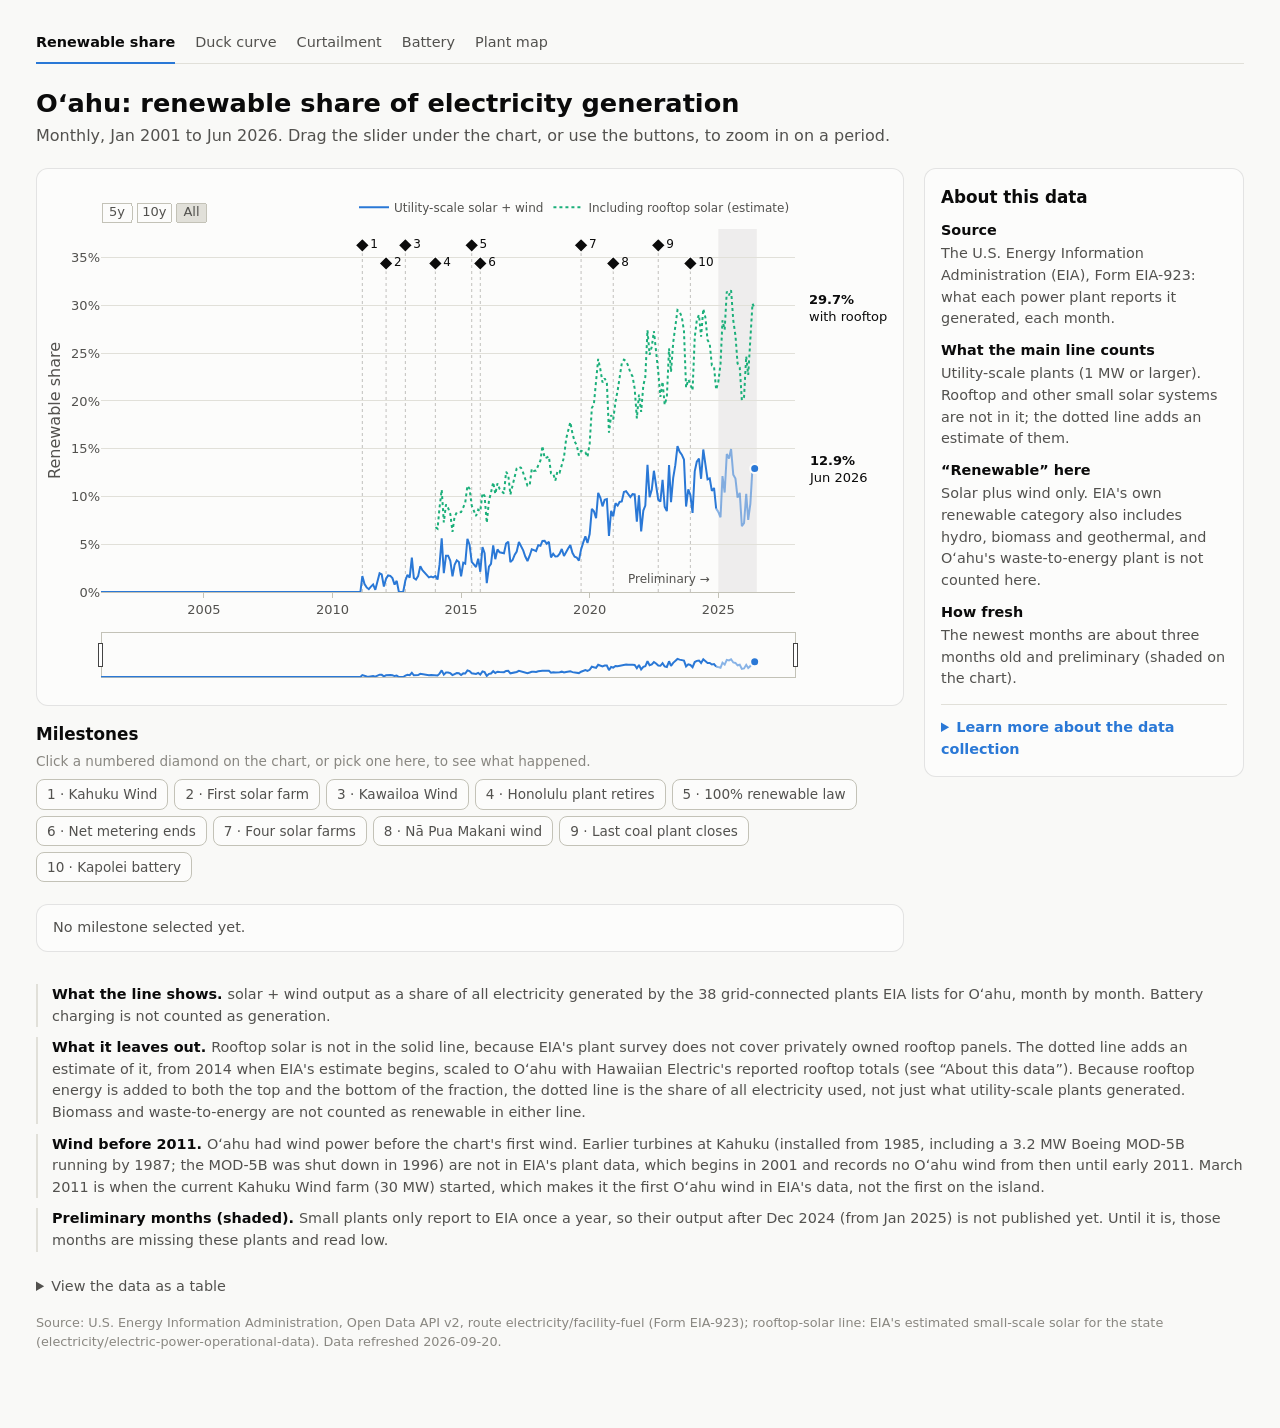
==== web/index.html @ f2f9162c "init commit 5 tabs for different simulations, data visualization, and info dumps" ====
<!doctype html>
<html lang="en">
  <head>
    <meta charset="utf-8" />
    <meta name="viewport" content="width=device-width, initial-scale=1" />
    <title>Hawaiʻi grid: renewable share</title>
    <link rel="stylesheet" href="css/style.css" />
    <script src="https://cdn.plot.ly/plotly-2.35.2.min.js" charset="utf-8"></script>
  </head>
  <body>
    <main class="page page-wide">
      <nav class="site-nav" aria-label="Charts">
        <a href="index.html" aria-current="page">Renewable share</a>
        <a href="duck_curve.html">Duck curve</a>
        <a href="curtailment.html">Curtailment</a>
        <a href="battery.html">Battery</a>
        <a href="map.html">Plant map</a>
      </nav>

      <h1 id="title">Renewable share of electricity generation</h1>
      <p class="subtitle" id="subtitle">Loading…</p>

      <div class="with-panel">
        <div>
          <section class="card">
            <div id="chart" role="img" aria-label="Line chart of renewable share of generation by month."></div>
          </section>

          <section class="milestones" id="milestones" aria-labelledby="milestones-heading" hidden>
            <h2 id="milestones-heading">Milestones</h2>
            <p class="milestone-hint">Click a numbered diamond on the chart, or pick one here, to see what happened.</p>
            <div class="milestone-buttons" id="milestone-buttons" role="group" aria-label="Milestones"></div>
            <article class="plant-card milestone-card" id="milestone-card" aria-live="polite"></article>
          </section>
        </div>

        <aside class="info-panel" aria-labelledby="about-heading">
          <h2 id="about-heading">About this data</h2>
          <dl class="facts">
            <dt>Source</dt>
            <dd>The U.S. Energy Information Administration (EIA), Form EIA-923: what each power plant reports it generated, each month.</dd>
            <dt>What the main line counts</dt>
            <dd>Utility-scale plants (1 MW or larger). Rooftop and other small solar systems are not in it; the dotted line adds an estimate of them.</dd>
            <dt>“Renewable” here</dt>
            <dd>Solar plus wind only. EIA's own renewable category also includes hydro, biomass and geothermal, and Oʻahu's waste-to-energy plant is not counted here.</dd>
            <dt>How fresh</dt>
            <dd>The newest months are about three months old and preliminary (shaded on the chart).</dd>
          </dl>

          <details>
            <summary>Learn more about the data collection</summary>

            <h3>Who reports, and how often</h3>
            <p>
              Power plant operators file Form EIA-923 with EIA. By EIA's own count about 3,000 plants across the
              U.S. report every month and about 9,500 more report once a year. On Oʻahu the large plants report
              monthly, but about a dozen small plants (mostly solar farms) report only annually.
            </p>

            <h3>What is reported</h3>
            <p>
              Each plant reports the electricity it generated, split by fuel and by type of engine, in
              megawatt-hours (net of the plant's own use), along with the fuel it burned. This chart uses the
              generation numbers for the 38 plants that EIA places on Oʻahu's grid. Batteries appear too: when
              a battery charges it shows up as negative generation, so it is left out of the totals.
            </p>

            <h3>When the data arrives, and why recent months are provisional</h3>
            <p>
              Monthly figures appear about two to three months after the month ends. Final figures for a whole
              year appear roughly a year later, after EIA checks them and adds the plants that report annually.
              Until then the newest months are missing those small plants, so they read low; that is why the
              latest months are shaded and drawn fainter. Each time the pipeline is run it fetches everything
              again, so the chart corrects itself once EIA publishes the missing year.
            </p>

            <h3>What EIA does not count directly: rooftop solar</h3>
            <p>
              EIA-923 covers only plants of 1 MW or larger. Smaller solar systems, mostly rooftop panels, are
              not reported by plant. Instead EIA <em>estimates</em> their generation for each state from
              net-metering reports by utilities and third-party owners, and has published that estimate since
              2014. It is for the whole state of Hawaiʻi, not for Oʻahu alone, so it has to be brought down to the
              island. The dotted line does that with Hawaiian Electric's own reported Oʻahu rooftop total for each
              quarter: EIA's monthly figures are scaled so that every quarter adds up to Hawaiian Electric's number
              (Oʻahu's share of the state has ranged from about 65% to 83%, so a single fixed share would be off by
              up to roughly 18% in some years). EIA's statewide monthly pattern only decides how each quarter's
              total is split across its three months. It is still an estimate: Hawaiian Electric's figure counts
              all customer-owned renewable generation, which is almost all rooftop solar. Where Hawaiian Electric
              has not reported a quarter, a fixed 77% share is used instead. The dotted line is also a different
              measure: rooftop energy counts on both the top and bottom of the fraction, so it shows the share of
              <em>all</em> electricity used.
            </p>

            <h3>How this shapes what you see</h3>
            <ul>
              <li>The main line understates Oʻahu's true renewable share, because rooftop solar is missing from it.</li>
              <li>Steps in the line usually mark a plant opening or closing. Kahuku Wind Power starting in 2011 and
                the group of solar farms in 2020 are the biggest.</li>
              <li>The latest months can dip and later be revised upward.</li>
              <li>Oʻahu here means the plants EIA places in Honolulu County, minus two refinery cogeneration
                plants that power the refinery rather than the grid.</li>
              <li>EIA's plant data starts in 2001, so anything earlier, such as Oʻahu's first wind turbines,
                is not in it.</li>
            </ul>
          </details>
        </aside>
      </div>

      <ul class="notes" id="notes"></ul>

      <details>
        <summary>View the data as a table</summary>
        <div class="table-wrap">
          <table id="data-table"></table>
        </div>
      </details>

      <p class="source" id="source"></p>
    </main>

    <script type="module" src="js/renewable_share.js"></script>
  </body>
</html>
---- web/css/style.css ----
/* Colors are defined once as roles; dark mode swaps them in one place.
   common.js reads these same variables so the Plotly chart matches the page. */
:root {
  color-scheme: light;
  --page: #f9f9f7;
  --surface: #fcfcfb;
  --text-primary: #0b0b0b;
  --text-secondary: #52514e;
  --muted: #898781;
  --grid: #e1e0d9;
  --axis: #c3c2b7;
  --border: rgba(11, 11, 11, 0.10);
  --series-1: #2a78d6;
  --series-2: #eb6834;
  --series-3: #1baf7a;
  --series-4: #eda100;
  --series-5: #e87ba4;
}

@media (prefers-color-scheme: dark) {
  :root {
    color-scheme: dark;
    --page: #0d0d0d;
    --surface: #1a1a19;
    --text-primary: #ffffff;
    --text-secondary: #c3c2b7;
    --muted: #898781;
    --grid: #2c2c2a;
    --axis: #383835;
    --border: rgba(255, 255, 255, 0.10);
    --series-1: #3987e5;
    --series-2: #d95926;
    --series-3: #199e70;
    --series-4: #c98500;
    --series-5: #d55181;
  }
}

* {
  box-sizing: border-box;
}

body {
  margin: 0;
  background: var(--page);
  color: var(--text-primary);
  font-family: system-ui, -apple-system, "Segoe UI", sans-serif;
  line-height: 1.5;
}

.page {
  max-width: 1040px;
  margin: 0 auto;
  padding: 32px 16px 64px;
}

/* A chart with an "About this data" panel beside it (stacked underneath on narrower screens). */
.page-wide {
  max-width: 1240px;
}

.with-panel {
  display: grid;
  grid-template-columns: minmax(0, 1fr);
  gap: 20px;
  align-items: start;
}

@media (min-width: 1100px) {
  .with-panel {
    grid-template-columns: minmax(0, 1fr) 320px;
  }
}

.info-panel {
  padding: 16px;
  background: var(--surface);
  border: 1px solid var(--border);
  border-radius: 12px;
  font-size: 0.9rem;
}

.info-panel h2 {
  margin: 0 0 8px;
  font-size: 1.05rem;
}

.info-panel h3 {
  margin: 16px 0 4px;
  font-size: 0.9rem;
}

.info-panel p,
.info-panel li {
  margin: 0 0 8px;
  color: var(--text-secondary);
}

.info-panel ul {
  margin: 0;
  padding-left: 18px;
}

.facts {
  margin: 0;
}

.facts dt {
  margin-top: 10px;
  font-weight: 600;
}

.facts dd {
  margin: 2px 0 0;
  color: var(--text-secondary);
}

/* A short "what does this term mean?" box, closed until the reader wants it. */
details.explainer {
  margin: 16px 0 0;
  padding: 12px 16px;
  background: var(--surface);
  border: 1px solid var(--border);
  border-radius: 12px;
  font-size: 0.9rem;
}

details.explainer summary {
  color: var(--series-1);
  font-weight: 600;
}

details.explainer p {
  margin: 8px 0 0;
  color: var(--text-secondary);
}

details.explainer .explainer-sources {
  color: var(--muted);
  font-size: 0.8rem;
}

details.explainer a {
  color: var(--series-1);
}

.info-panel details {
  margin-top: 14px;
  padding-top: 12px;
  border-top: 1px solid var(--grid);
}

.info-panel summary {
  color: var(--series-1);
  font-weight: 600;
}

.site-nav {
  display: flex;
  gap: 20px;
  margin: 0 0 24px;
  border-bottom: 1px solid var(--grid);
  font-size: 0.9rem;
}

.site-nav a {
  padding: 0 0 8px;
  margin-bottom: -1px;
  border-bottom: 2px solid transparent;
  color: var(--text-secondary);
  text-decoration: none;
}

.site-nav a:hover {
  color: var(--text-primary);
}

.site-nav a[aria-current="page"] {
  border-bottom-color: var(--series-1);
  color: var(--text-primary);
  font-weight: 600;
}

.tag {
  display: inline-block;
  margin-left: 10px;
  padding: 1px 8px;
  border: 1px solid var(--axis);
  border-radius: 999px;
  color: var(--text-secondary);
  font-size: 0.75rem;
  font-weight: 500;
  vertical-align: middle;
}

h1 {
  margin: 0 0 4px;
  font-size: 1.6rem;
  font-weight: 600;
  line-height: 1.25;
}

.subtitle {
  margin: 0 0 20px;
  color: var(--text-secondary);
}

.card {
  background: var(--surface);
  border: 1px solid var(--border);
  border-radius: 12px;
  padding: 12px 8px 4px;
}

#chart {
  width: 100%;
  height: 520px;
}

.card + .card {
  margin-top: 20px;
}

.card h2 {
  margin: 8px 12px 0;
  font-size: 1.05rem;
  font-weight: 600;
}

.chart-desc {
  margin: 2px 12px 0;
  color: var(--text-secondary);
  font-size: 0.85rem;
}

.chart {
  width: 100%;
}

.controls {
  display: flex;
  flex-wrap: wrap;
  gap: 8px;
  margin: 0 0 12px;
}

.controls button {
  padding: 6px 14px;
  border: 1px solid var(--axis);
  border-radius: 8px;
  background: var(--surface);
  color: var(--text-secondary);
  font: inherit;
  font-size: 0.9rem;
  cursor: pointer;
}

.controls button:hover {
  background: var(--grid);
}

.controls button[aria-checked="true"] {
  border-color: var(--series-1);
  color: var(--text-primary);
  font-weight: 600;
}

.controls button:focus-visible {
  outline: 2px solid var(--series-1);
  outline-offset: 2px;
}

.sliders {
  display: grid;
  grid-template-columns: repeat(auto-fit, minmax(260px, 1fr));
  gap: 16px 24px;
  padding: 16px;
  background: var(--surface);
  border: 1px solid var(--border);
  border-radius: 12px;
}

.slider-head {
  display: flex;
  justify-content: space-between;
  align-items: baseline;
  gap: 8px;
  font-size: 0.9rem;
}

.slider-head label {
  font-weight: 600;
}

.slider-head output {
  color: var(--text-primary);
  font-variant-numeric: tabular-nums;
}

.slider input[type="range"] {
  width: 100%;
  margin: 6px 0 0;
  accent-color: var(--series-1);
}

.slider-help {
  margin: 2px 0 0;
  color: var(--muted);
  font-size: 0.8rem;
  line-height: 1.35;
}

.reset {
  margin: 12px 0 0;
  padding: 6px 14px;
  border: 1px solid var(--axis);
  border-radius: 8px;
  background: var(--surface);
  color: var(--text-secondary);
  font: inherit;
  font-size: 0.9rem;
  cursor: pointer;
}

.reset:hover {
  background: var(--grid);
}

.stats {
  display: grid;
  grid-template-columns: repeat(auto-fit, minmax(170px, 1fr));
  gap: 12px;
  margin: 16px 0 0;
}

.stat {
  padding: 12px 16px;
  background: var(--surface);
  border: 1px solid var(--border);
  border-radius: 12px;
}

.stat-label {
  color: var(--text-secondary);
  font-size: 0.85rem;
}

.stat-value {
  font-size: 1.6rem;
  font-weight: 600;
  line-height: 1.3;
}

.stat-sub {
  color: var(--muted);
  font-size: 0.85rem;
}

.notes {
  margin: 24px 0 0;
  padding: 0;
  list-style: none;
  color: var(--text-secondary);
  font-size: 0.9rem;
}

.notes li {
  margin: 0 0 10px;
  padding-left: 14px;
  border-left: 2px solid var(--grid);
}

.notes strong {
  color: var(--text-primary);
  font-weight: 600;
}

.source {
  margin-top: 16px;
  color: var(--muted);
  font-size: 0.8rem;
}

details {
  margin-top: 24px;
}

summary {
  cursor: pointer;
  color: var(--text-secondary);
  font-size: 0.9rem;
}

.table-wrap {
  max-height: 360px;
  margin-top: 12px;
  overflow: auto;
  border: 1px solid var(--border);
  border-radius: 8px;
  background: var(--surface);
}

table {
  width: 100%;
  border-collapse: collapse;
  font-size: 0.85rem;
}

th,
td {
  padding: 6px 12px;
  text-align: right;
  font-variant-numeric: tabular-nums;
  white-space: nowrap;
}

th:first-child,
td:first-child {
  text-align: left;
}

thead th {
  position: sticky;
  top: 0;
  background: var(--surface);
  border-bottom: 1px solid var(--axis);
  color: var(--text-secondary);
  font-weight: 600;
}

tbody tr + tr td {
  border-top: 1px solid var(--grid);
}

tbody tr.provisional td {
  color: var(--text-secondary);
  font-style: italic;
}

.error {
  padding: 16px;
  border: 1px solid var(--axis);
  border-radius: 8px;
  background: var(--surface);
  color: var(--text-primary);
}

@media (max-width: 600px) {
  #chart {
    height: 440px;
  }
  h1 {
    font-size: 1.3rem;
  }
}

/* ---- Milestones on the renewable-share chart ---------------------------------------------------------------------- */

.milestones {
  margin-top: 16px;
}

.milestones h2 {
  margin: 0 0 4px;
  font-size: 1.05rem;
}

.milestone-hint {
  margin: 0 0 8px;
  color: var(--muted);
  font-size: 0.85rem;
}

.milestone-buttons {
  display: flex;
  flex-wrap: wrap;
  gap: 6px;
}

.milestone-buttons button {
  padding: 4px 10px;
  border: 1px solid var(--axis);
  border-radius: 8px;
  background: var(--surface);
  color: var(--text-secondary);
  font: inherit;
  font-size: 0.85rem;
  cursor: pointer;
}

.milestone-buttons button:hover {
  background: var(--grid);
}

.milestone-buttons button[aria-pressed="true"] {
  border-color: var(--series-2);
  color: var(--text-primary);
  font-weight: 600;
}

.milestone-buttons button:focus-visible {
  outline: 2px solid var(--series-1);
  outline-offset: 2px;
}

.has-milestones .rangeslider-rangeplot .scatterlayer .trace:last-child {
  display: none;
}

/* Space between the buttons and the card, empty or not. (The empty card's own class would otherwise pull it up to 2px.) */
.milestones .milestone-card {
  margin-top: 22px;
}

.milestone-card h3 {
  margin: 0;
  font-size: 1.05rem;
}

.milestone-card p {
  margin: 6px 0 0;
}

/* ---- Plant map ---------------------------------------------------------------------------------------------- */

.time-controls {
  display: flex;
  align-items: center;
  gap: 12px;
  margin: 0 0 12px;
}

.time-controls button {
  padding: 6px 14px;
  border: 1px solid var(--axis);
  border-radius: 8px;
  background: var(--surface);
  color: var(--text-primary);
  font: inherit;
  font-size: 0.9rem;
  cursor: pointer;
  white-space: nowrap;
}

.time-controls button:hover {
  background: var(--grid);
}

.time-controls input[type="range"] {
  flex: 1;
  min-width: 0;
  accent-color: var(--series-1);
}

.time-controls output {
  min-width: 88px;
  font-weight: 600;
  font-variant-numeric: tabular-nums;
  text-align: right;
}

.time-note {
  margin: -4px 0 12px;
  color: var(--muted);
  font-size: 0.8rem;
}

/* Past the last month EIA has records for, the map is showing plans, and says so. */
.time-note-plan {
  color: var(--text-secondary);
}

#map {
  width: 100%;
  height: 560px;
  border: 1px solid var(--border);
  border-radius: 12px;
  background: var(--surface);
}

.stats-compact {
  grid-template-columns: 1fr;
  margin: 0 0 12px;
}

.group-table {
  width: 100%;
  border-collapse: collapse;
  font-size: 0.85rem;
}

.group-table th,
.group-table td {
  padding: 5px 4px;
  white-space: nowrap;
}

.group-table th:first-child,
.group-table td:first-child {
  text-align: left;
}

.group-table tbody tr + tr td {
  border-top: 1px solid var(--grid);
}

.swatch {
  display: inline-block;
  width: 10px;
  height: 10px;
  margin-right: 8px;
  border-radius: 50%;
}

.panel-note {
  margin: 12px 0 0;
  color: var(--muted);
  font-size: 0.8rem;
}

.plant-card {
  margin-top: 16px;
  padding: 12px 16px;
  background: var(--surface);
  border: 1px solid var(--border);
  border-radius: 12px;
  font-size: 0.9rem;
}

.plant-card h2 {
  margin: 0;
  font-size: 1.05rem;
}

.plant-card-meta,
.plant-card-empty {
  margin: 2px 0 8px;
  color: var(--text-secondary);
}

.plant-card-note {
  margin: 8px 0 0;
  color: var(--muted);
  font-size: 0.8rem;
}

.unit-table {
  width: 100%;
  border-collapse: collapse;
  font-size: 0.85rem;
}

.unit-table th,
.unit-table td {
  padding: 4px 8px;
  white-space: nowrap;
}

.unit-table th:nth-child(-n + 2),
.unit-table td:nth-child(-n + 2) {
  text-align: left;
}

.unit-not-now td {
  color: var(--muted);
}

.unit-now td {
  color: var(--text-primary);
  font-weight: 600;
}

/* Planned, not built yet: shown on the map on this date, but not in service. */
.unit-planned td {
  color: var(--text-secondary);
  font-style: italic;
}

.plant-card .unit-table {
  display: block;
  overflow-x: auto;
}

.link-button {
  padding: 0;
  border: 0;
  background: none;
  color: var(--series-1);
  font: inherit;
  text-align: left;
  text-decoration: underline;
  cursor: pointer;
}

.leaflet-tooltip {
  background: var(--surface);
  border-color: var(--axis);
  color: var(--text-primary);
  font-family: system-ui, -apple-system, "Segoe UI", sans-serif;
  font-size: 0.85rem;
}

@media (max-width: 600px) {
  #map {
    height: 420px;
  }
  /* Play, Today and the date on one row; the slider gets a full row of its own beneath them. */
  .time-controls {
    flex-wrap: wrap;
  }
  .time-controls input[type="range"] {
    order: 3;
    flex: 1 0 100%;
  }
  .time-controls output {
    margin-left: auto;
  }
}

/* OpenStreetMap's tiles are light only: in dark mode, invert and dim them (the circles are in another pane, so
   they keep their colors). */
@media (prefers-color-scheme: dark) {
  .leaflet-tile-pane {
    filter: invert(1) hue-rotate(180deg) brightness(0.85) contrast(0.9);
  }

  .leaflet-container {
    background: var(--surface);
  }
}
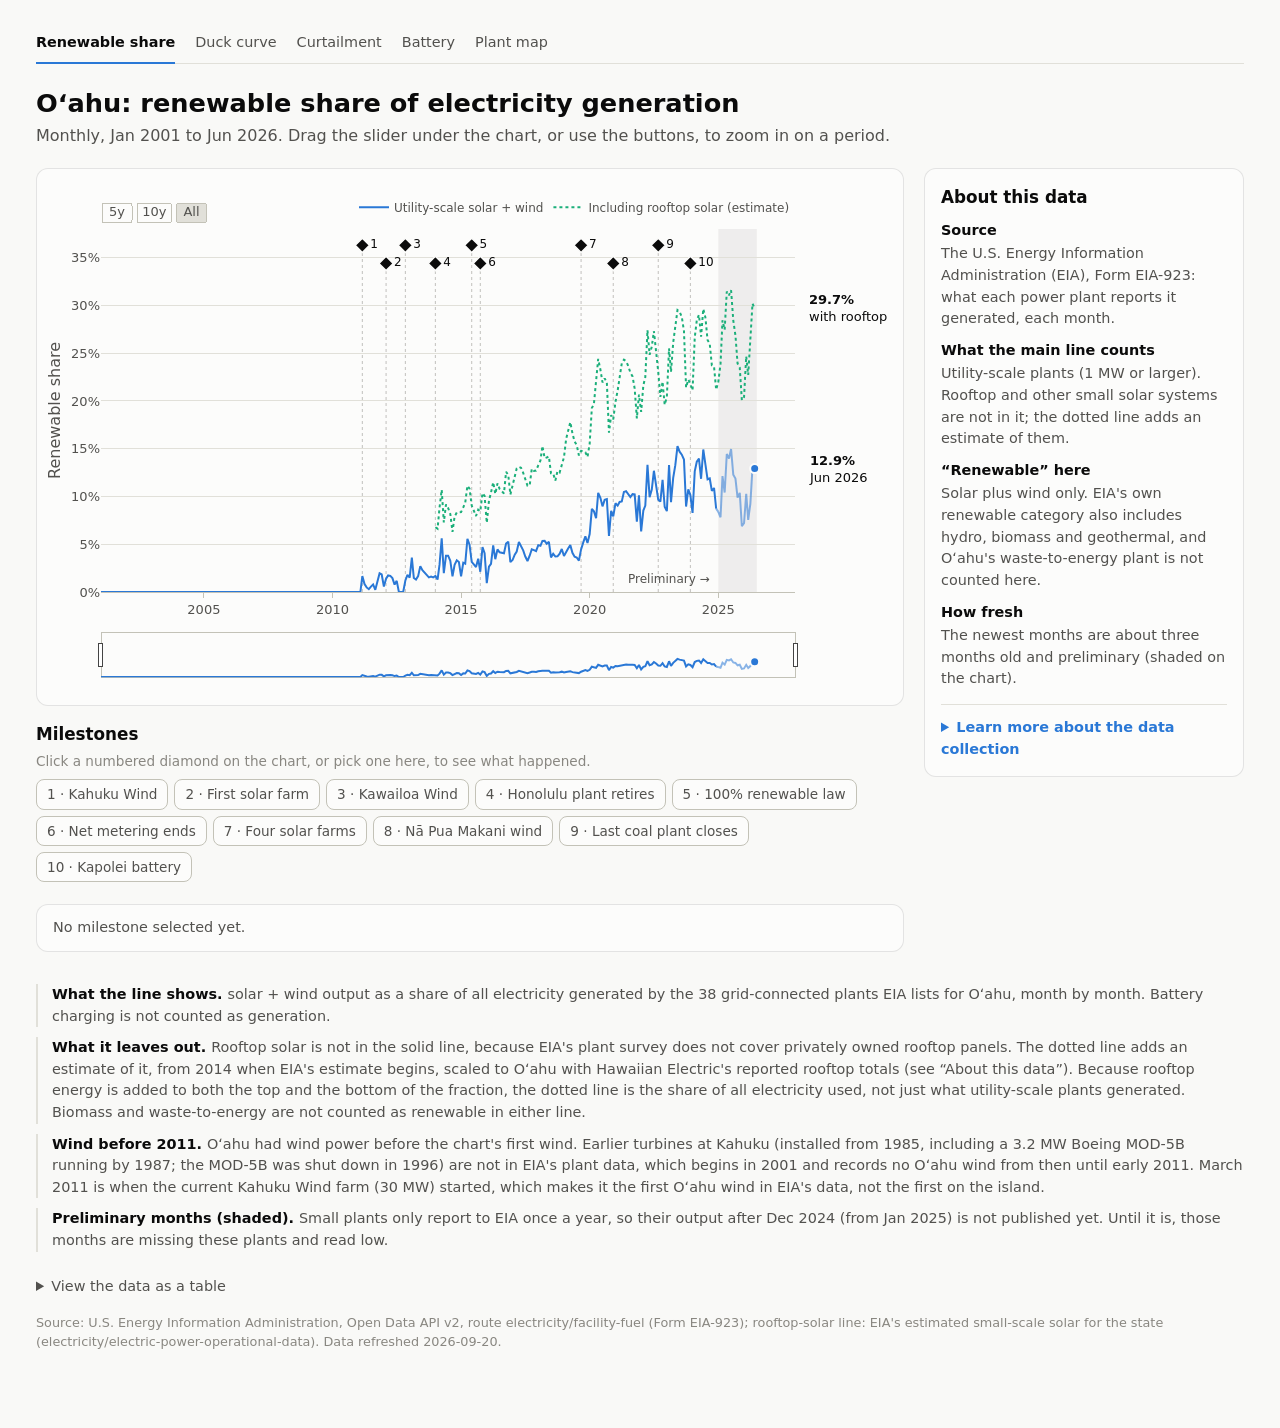
==== commit 06936d1b: "Publish web/ to GitHub Pages; bring in the Learn-more panel change - .github/workflows/deploy.yml pu" ====
--- a/web/index.html
+++ b/web/index.html
@@ -21,20 +21,22 @@
       <p class="subtitle" id="subtitle">Loading…</p>
 
       <div class="with-panel">
-        <div>
-          <section class="card">
-            <div id="chart" role="img" aria-label="Line chart of renewable share of generation by month."></div>
-          </section>
+        <div class="with-panel-main">
+          <div class="with-panel-main__inner">
+            <section class="card">
+              <div id="chart" role="img" aria-label="Line chart of renewable share of generation by month."></div>
+            </section>
 
-          <section class="milestones" id="milestones" aria-labelledby="milestones-heading" hidden>
-            <h2 id="milestones-heading">Milestones</h2>
-            <p class="milestone-hint">Click a numbered diamond on the chart, or pick one here, to see what happened.</p>
-            <div class="milestone-buttons" id="milestone-buttons" role="group" aria-label="Milestones"></div>
-            <article class="plant-card milestone-card" id="milestone-card" aria-live="polite"></article>
-          </section>
+            <section class="milestones" id="milestones" aria-labelledby="milestones-heading" hidden>
+              <h2 id="milestones-heading">Milestones</h2>
+              <p class="milestone-hint">Click a numbered diamond on the chart, or pick one here, to see what happened.</p>
+              <div class="milestone-buttons" id="milestone-buttons" role="group" aria-label="Milestones"></div>
+              <article class="plant-card milestone-card" id="milestone-card" aria-live="polite"></article>
+            </section>
+          </div>
         </div>
 
-        <aside class="info-panel" aria-labelledby="about-heading">
+        <aside class="info-panel info-panel--expandable" aria-labelledby="about-heading">
           <h2 id="about-heading">About this data</h2>
           <dl class="facts">
             <dt>Source</dt>
--- a/web/css/style.css
+++ b/web/css/style.css
@@ -70,6 +70,75 @@
   .with-panel {
     grid-template-columns: minmax(0, 1fr) 320px;
   }
+
+  /* "About this data" is a 320px column, so opening "Learn more" used to stretch it into a very tall,
+     narrow strip. Instead, opening it eases the card out to the full width while the chart column fades
+     and folds away (and eases back when closed), so the same text wraps into far fewer lines. The
+     chart is not resized, only hidden. Below 1100px the card is already full width under the chart,
+     so none of this applies there. */
+  .info-panel--expandable {
+    /* Span the whole row (still 320px wide, pinned right), so "width: 100%" below means the full row. */
+    grid-row: 1;
+    grid-column: 1 / -1;
+    justify-self: end;
+    width: 320px;
+    position: relative;
+    z-index: 1;
+    transition: width 0.5s cubic-bezier(0.65, 0, 0.35, 1);
+  }
+
+  .with-panel:has(.info-panel--expandable details[open]) .info-panel--expandable {
+    width: 100%;
+  }
+
+  /* Collapsing the chart column's height to 0 (the 1fr -> 0fr trick) lets the row shrink to the card. */
+  .with-panel-main {
+    grid-row: 1; /* both items share row 1; without this the card's explicit placement bumps the chart to row 2 */
+    grid-column: 1;
+    display: grid;
+    grid-template-rows: 1fr;
+    transition: grid-template-rows 0.5s cubic-bezier(0.65, 0, 0.35, 1);
+  }
+
+  .with-panel-main__inner {
+    min-height: 0;
+    overflow: hidden;
+    opacity: 1;
+    visibility: visible;
+    transition: opacity 0.35s ease-in-out 0.15s, visibility 0s linear 0s;
+  }
+
+  .with-panel:has(.info-panel--expandable details[open]) .with-panel-main {
+    grid-template-rows: 0fr;
+  }
+
+  /* visibility flips only after the fade, so a hidden chart can't be tabbed into or read out. */
+  .with-panel:has(.info-panel--expandable details[open]) .with-panel-main__inner {
+    opacity: 0;
+    visibility: hidden;
+    transition: opacity 0.35s ease-in-out, visibility 0s linear 0.5s;
+  }
+}
+
+@keyframes info-panel-reveal {
+  from { opacity: 0; }
+  to { opacity: 1; }
+}
+
+.info-panel--expandable details[open] > :not(summary) {
+  animation: info-panel-reveal 0.5s ease-in-out both;
+}
+
+@media (prefers-reduced-motion: reduce) {
+  .info-panel--expandable,
+  .with-panel-main,
+  .with-panel-main__inner {
+    transition: none !important;
+  }
+
+  .info-panel--expandable details[open] > :not(summary) {
+    animation: none;
+  }
 }
 
 .info-panel {
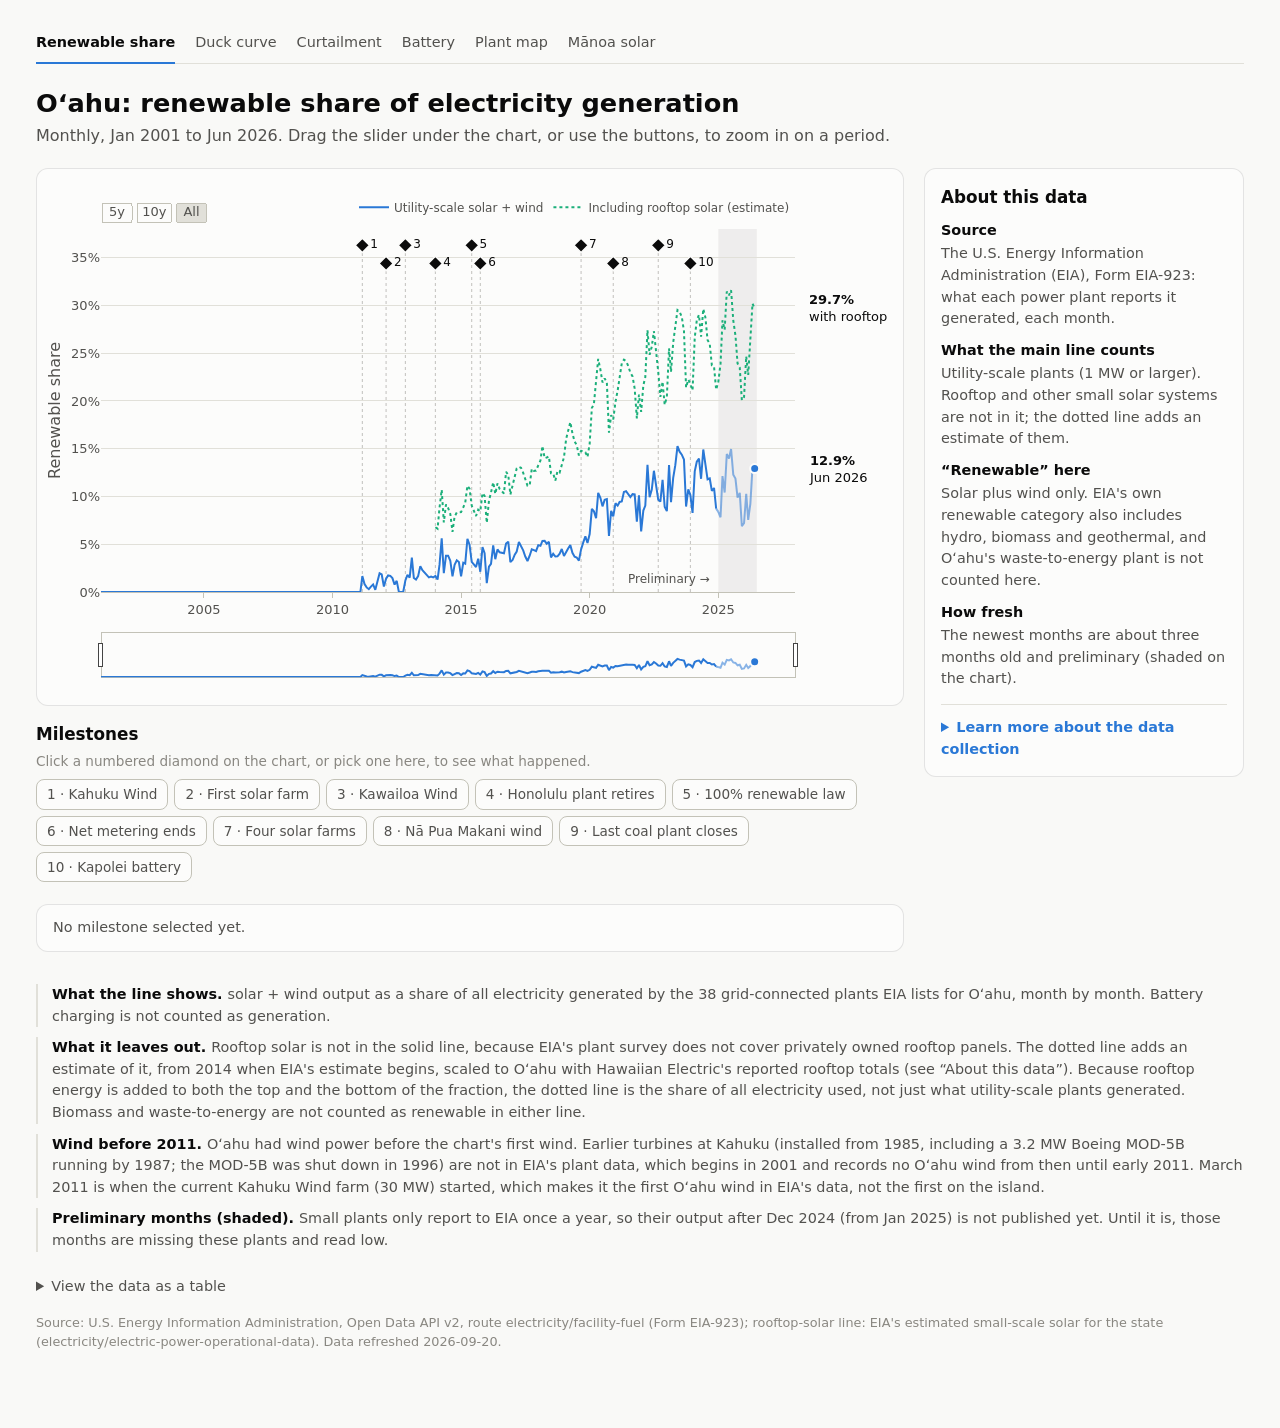
==== commit f2c2446e: "new push" ====
--- a/web/index.html
+++ b/web/index.html
@@ -15,28 +15,27 @@
         <a href="curtailment.html">Curtailment</a>
         <a href="battery.html">Battery</a>
         <a href="map.html">Plant map</a>
+        <a href="manoa.html">Mānoa solar</a>
       </nav>
 
       <h1 id="title">Renewable share of electricity generation</h1>
       <p class="subtitle" id="subtitle">Loading…</p>
 
       <div class="with-panel">
-        <div class="with-panel-main">
-          <div class="with-panel-main__inner">
-            <section class="card">
-              <div id="chart" role="img" aria-label="Line chart of renewable share of generation by month."></div>
-            </section>
+        <div>
+          <section class="card">
+            <div id="chart" role="img" aria-label="Line chart of renewable share of generation by month."></div>
+          </section>
 
-            <section class="milestones" id="milestones" aria-labelledby="milestones-heading" hidden>
-              <h2 id="milestones-heading">Milestones</h2>
-              <p class="milestone-hint">Click a numbered diamond on the chart, or pick one here, to see what happened.</p>
-              <div class="milestone-buttons" id="milestone-buttons" role="group" aria-label="Milestones"></div>
-              <article class="plant-card milestone-card" id="milestone-card" aria-live="polite"></article>
-            </section>
-          </div>
+          <section class="milestones" id="milestones" aria-labelledby="milestones-heading" hidden>
+            <h2 id="milestones-heading">Milestones</h2>
+            <p class="milestone-hint">Click a numbered diamond on the chart, or pick one here, to see what happened.</p>
+            <div class="milestone-buttons" id="milestone-buttons" role="group" aria-label="Milestones"></div>
+            <article class="plant-card milestone-card" id="milestone-card" aria-live="polite"></article>
+          </section>
         </div>
 
-        <aside class="info-panel info-panel--expandable" aria-labelledby="about-heading">
+        <aside class="info-panel" aria-labelledby="about-heading">
           <h2 id="about-heading">About this data</h2>
           <dl class="facts">
             <dt>Source</dt>
--- a/web/css/style.css
+++ b/web/css/style.css
@@ -70,75 +70,6 @@
   .with-panel {
     grid-template-columns: minmax(0, 1fr) 320px;
   }
-
-  /* "About this data" is a 320px column, so opening "Learn more" used to stretch it into a very tall,
-     narrow strip. Instead, opening it eases the card out to the full width while the chart column fades
-     and folds away (and eases back when closed), so the same text wraps into far fewer lines. The
-     chart is not resized, only hidden. Below 1100px the card is already full width under the chart,
-     so none of this applies there. */
-  .info-panel--expandable {
-    /* Span the whole row (still 320px wide, pinned right), so "width: 100%" below means the full row. */
-    grid-row: 1;
-    grid-column: 1 / -1;
-    justify-self: end;
-    width: 320px;
-    position: relative;
-    z-index: 1;
-    transition: width 0.5s cubic-bezier(0.65, 0, 0.35, 1);
-  }
-
-  .with-panel:has(.info-panel--expandable details[open]) .info-panel--expandable {
-    width: 100%;
-  }
-
-  /* Collapsing the chart column's height to 0 (the 1fr -> 0fr trick) lets the row shrink to the card. */
-  .with-panel-main {
-    grid-row: 1; /* both items share row 1; without this the card's explicit placement bumps the chart to row 2 */
-    grid-column: 1;
-    display: grid;
-    grid-template-rows: 1fr;
-    transition: grid-template-rows 0.5s cubic-bezier(0.65, 0, 0.35, 1);
-  }
-
-  .with-panel-main__inner {
-    min-height: 0;
-    overflow: hidden;
-    opacity: 1;
-    visibility: visible;
-    transition: opacity 0.35s ease-in-out 0.15s, visibility 0s linear 0s;
-  }
-
-  .with-panel:has(.info-panel--expandable details[open]) .with-panel-main {
-    grid-template-rows: 0fr;
-  }
-
-  /* visibility flips only after the fade, so a hidden chart can't be tabbed into or read out. */
-  .with-panel:has(.info-panel--expandable details[open]) .with-panel-main__inner {
-    opacity: 0;
-    visibility: hidden;
-    transition: opacity 0.35s ease-in-out, visibility 0s linear 0.5s;
-  }
-}
-
-@keyframes info-panel-reveal {
-  from { opacity: 0; }
-  to { opacity: 1; }
-}
-
-.info-panel--expandable details[open] > :not(summary) {
-  animation: info-panel-reveal 0.5s ease-in-out both;
-}
-
-@media (prefers-reduced-motion: reduce) {
-  .info-panel--expandable,
-  .with-panel-main,
-  .with-panel-main__inner {
-    transition: none !important;
-  }
-
-  .info-panel--expandable details[open] > :not(summary) {
-    animation: none;
-  }
 }
 
 .info-panel {
@@ -230,6 +161,14 @@
   margin: 0 0 24px;
   border-bottom: 1px solid var(--grid);
   font-size: 0.9rem;
+}
+
+/* With six pages the links no longer fit on one line of a phone: let them wrap onto a second line. */
+@media (max-width: 600px) {
+  .site-nav {
+    flex-wrap: wrap;
+    gap: 6px 16px;
+  }
 }
 
 .site-nav a {
@@ -339,6 +278,26 @@
   outline-offset: 2px;
 }
 
+/* A label beside a group of choice buttons (the Mānoa page has four such groups; role="checkbox" toggles reuse the
+   same aria-checked styling as the role="radio" groups). */
+.control-group {
+  display: flex;
+  flex-wrap: wrap;
+  align-items: center;
+  gap: 4px 12px;
+  margin: 0 0 12px;
+}
+
+.control-group .controls {
+  margin: 0;
+}
+
+.control-label {
+  min-width: 68px;
+  color: var(--muted);
+  font-size: 0.85rem;
+}
+
 .sliders {
   display: grid;
   grid-template-columns: repeat(auto-fit, minmax(260px, 1fr));
@@ -400,6 +359,18 @@
   grid-template-columns: repeat(auto-fit, minmax(170px, 1fr));
   gap: 12px;
   margin: 16px 0 0;
+}
+
+/* The Mānoa page, with both estimates shown: a fixed 5 columns so each estimate's peak/energy/width/capacity-factor/
+   peak-sun-hours tiles form their own row, lined up under the same headings instead of wrapping wherever they fit. */
+.stats.paired {
+  grid-template-columns: repeat(5, minmax(0, 1fr));
+}
+
+@media (max-width: 600px) {
+  .stats.paired {
+    grid-template-columns: repeat(2, minmax(0, 1fr));
+  }
 }
 
 .stat {
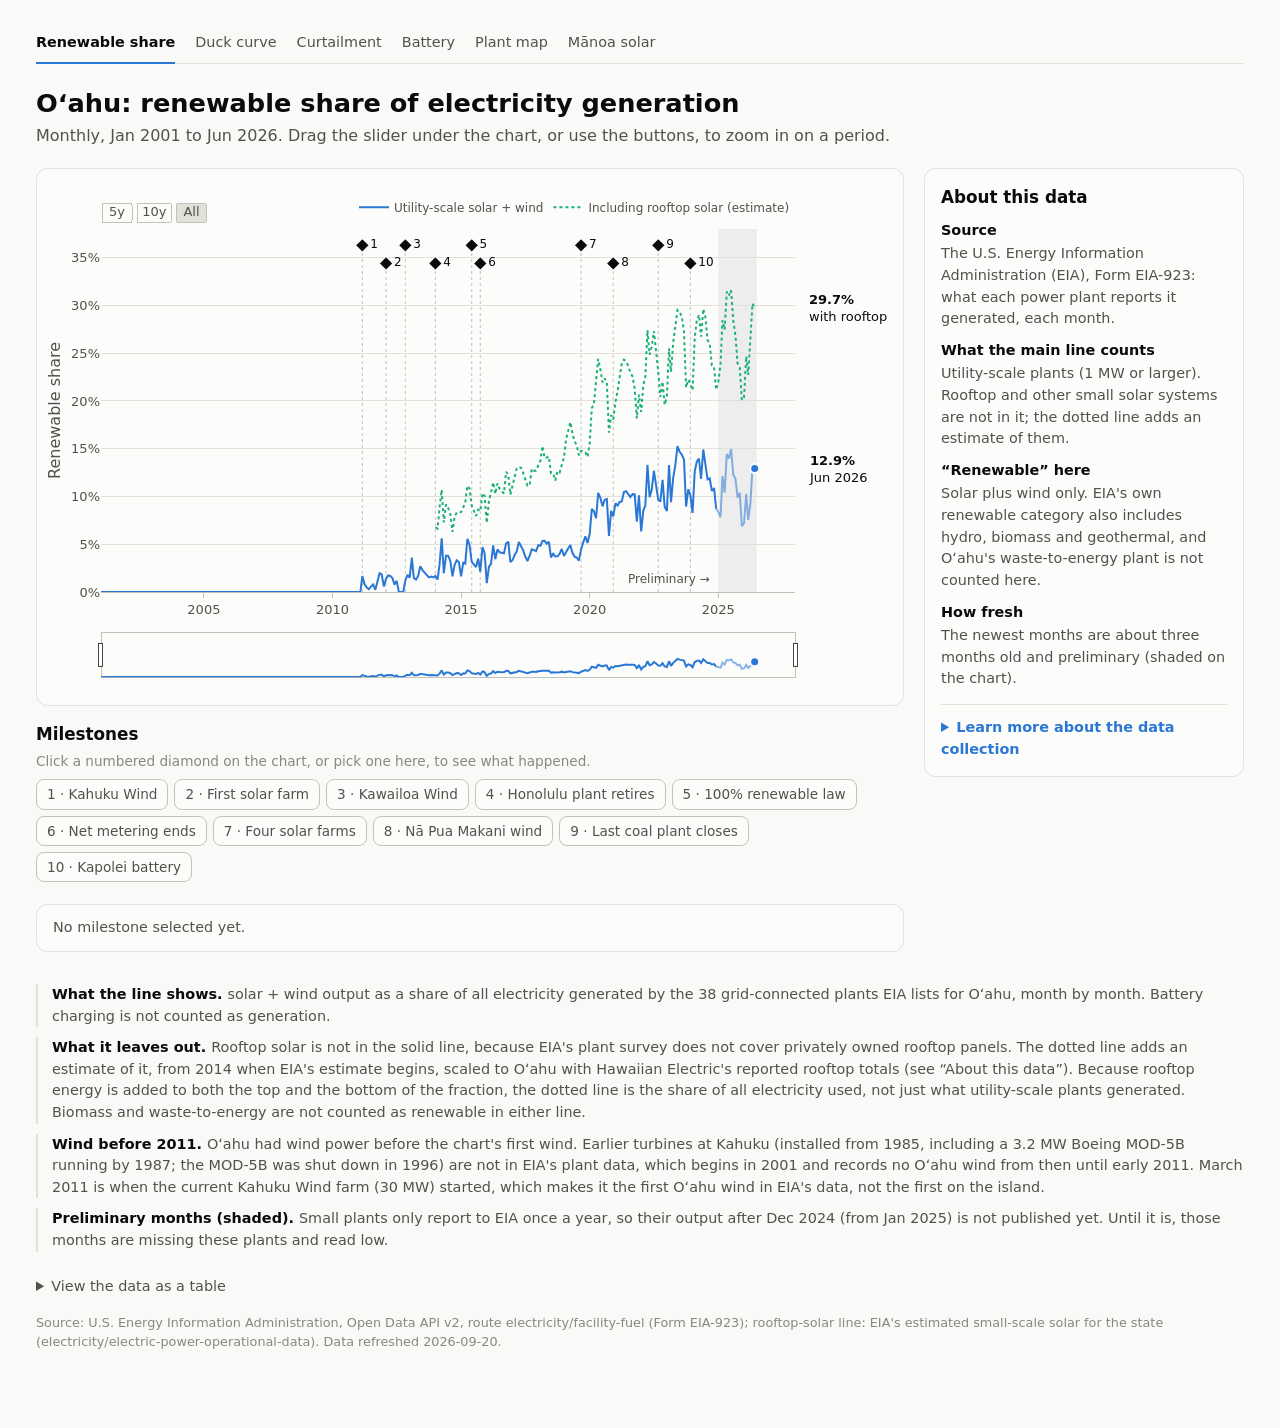
==== commit 9fcb959a: "Merge branch 'main' of https://github.com/ryanlindell/SCEL-solar-data-visualization" ====
--- a/web/index.html
+++ b/web/index.html
@@ -22,20 +22,22 @@
       <p class="subtitle" id="subtitle">Loading…</p>
 
       <div class="with-panel">
-        <div>
-          <section class="card">
-            <div id="chart" role="img" aria-label="Line chart of renewable share of generation by month."></div>
-          </section>
+        <div class="with-panel-main">
+          <div class="with-panel-main__inner">
+            <section class="card">
+              <div id="chart" role="img" aria-label="Line chart of renewable share of generation by month."></div>
+            </section>
 
-          <section class="milestones" id="milestones" aria-labelledby="milestones-heading" hidden>
-            <h2 id="milestones-heading">Milestones</h2>
-            <p class="milestone-hint">Click a numbered diamond on the chart, or pick one here, to see what happened.</p>
-            <div class="milestone-buttons" id="milestone-buttons" role="group" aria-label="Milestones"></div>
-            <article class="plant-card milestone-card" id="milestone-card" aria-live="polite"></article>
-          </section>
+            <section class="milestones" id="milestones" aria-labelledby="milestones-heading" hidden>
+              <h2 id="milestones-heading">Milestones</h2>
+              <p class="milestone-hint">Click a numbered diamond on the chart, or pick one here, to see what happened.</p>
+              <div class="milestone-buttons" id="milestone-buttons" role="group" aria-label="Milestones"></div>
+              <article class="plant-card milestone-card" id="milestone-card" aria-live="polite"></article>
+            </section>
+          </div>
         </div>
 
-        <aside class="info-panel" aria-labelledby="about-heading">
+        <aside class="info-panel info-panel--expandable" aria-labelledby="about-heading">
           <h2 id="about-heading">About this data</h2>
           <dl class="facts">
             <dt>Source</dt>
--- a/web/css/style.css
+++ b/web/css/style.css
@@ -70,6 +70,75 @@
   .with-panel {
     grid-template-columns: minmax(0, 1fr) 320px;
   }
+
+  /* "About this data" is a 320px column, so opening "Learn more" used to stretch it into a very tall,
+     narrow strip. Instead, opening it eases the card out to the full width while the chart column fades
+     and folds away (and eases back when closed), so the same text wraps into far fewer lines. The
+     chart is not resized, only hidden. Below 1100px the card is already full width under the chart,
+     so none of this applies there. */
+  .info-panel--expandable {
+    /* Span the whole row (still 320px wide, pinned right), so "width: 100%" below means the full row. */
+    grid-row: 1;
+    grid-column: 1 / -1;
+    justify-self: end;
+    width: 320px;
+    position: relative;
+    z-index: 1;
+    transition: width 0.5s cubic-bezier(0.65, 0, 0.35, 1);
+  }
+
+  .with-panel:has(.info-panel--expandable details[open]) .info-panel--expandable {
+    width: 100%;
+  }
+
+  /* Collapsing the chart column's height to 0 (the 1fr -> 0fr trick) lets the row shrink to the card. */
+  .with-panel-main {
+    grid-row: 1; /* both items share row 1; without this the card's explicit placement bumps the chart to row 2 */
+    grid-column: 1;
+    display: grid;
+    grid-template-rows: 1fr;
+    transition: grid-template-rows 0.5s cubic-bezier(0.65, 0, 0.35, 1);
+  }
+
+  .with-panel-main__inner {
+    min-height: 0;
+    overflow: hidden;
+    opacity: 1;
+    visibility: visible;
+    transition: opacity 0.35s ease-in-out 0.15s, visibility 0s linear 0s;
+  }
+
+  .with-panel:has(.info-panel--expandable details[open]) .with-panel-main {
+    grid-template-rows: 0fr;
+  }
+
+  /* visibility flips only after the fade, so a hidden chart can't be tabbed into or read out. */
+  .with-panel:has(.info-panel--expandable details[open]) .with-panel-main__inner {
+    opacity: 0;
+    visibility: hidden;
+    transition: opacity 0.35s ease-in-out, visibility 0s linear 0.5s;
+  }
+}
+
+@keyframes info-panel-reveal {
+  from { opacity: 0; }
+  to { opacity: 1; }
+}
+
+.info-panel--expandable details[open] > :not(summary) {
+  animation: info-panel-reveal 0.5s ease-in-out both;
+}
+
+@media (prefers-reduced-motion: reduce) {
+  .info-panel--expandable,
+  .with-panel-main,
+  .with-panel-main__inner {
+    transition: none !important;
+  }
+
+  .info-panel--expandable details[open] > :not(summary) {
+    animation: none;
+  }
 }
 
 .info-panel {
